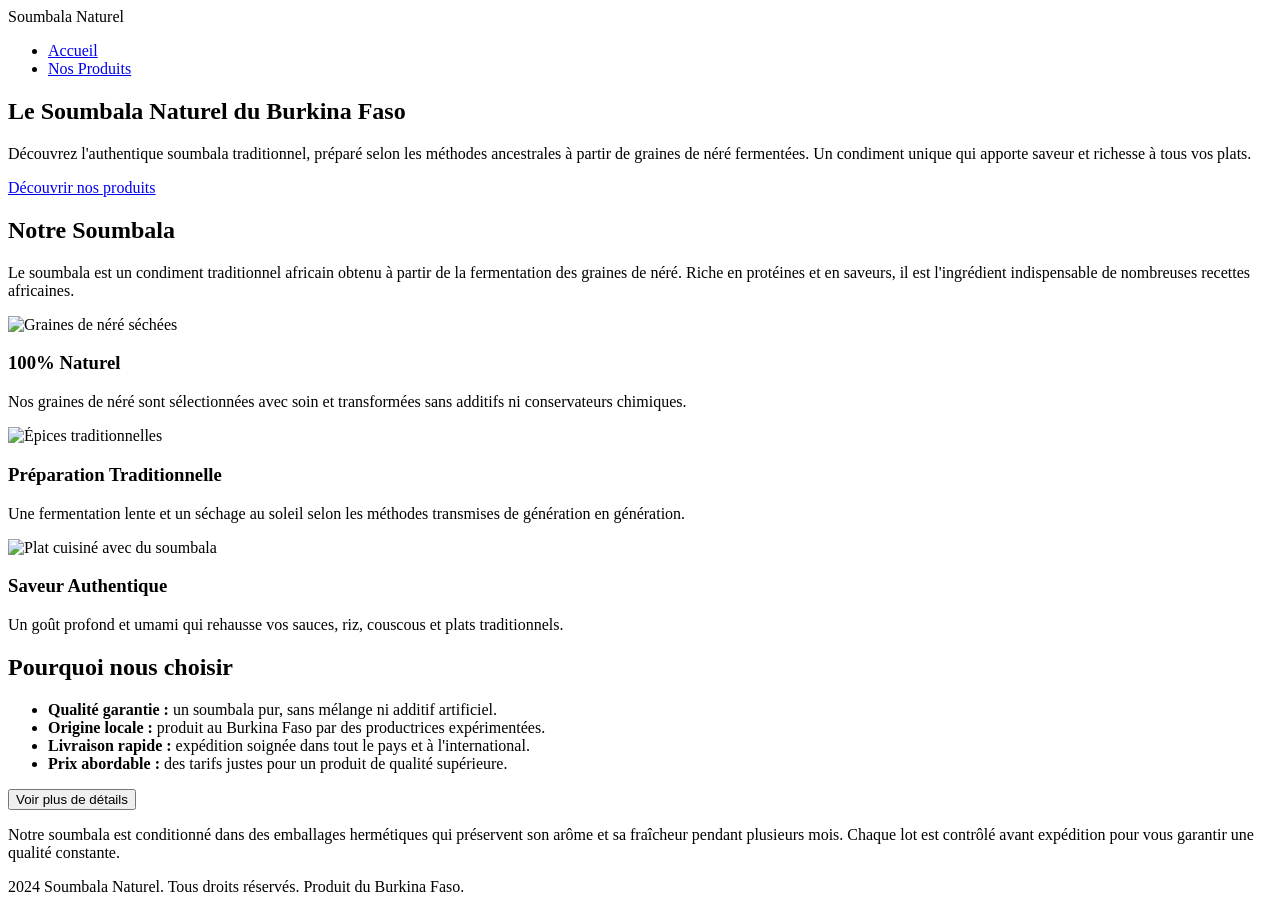
==== index.html @ cab5bc16 "Create index.html" ====
<!DOCTYPE html>
<html lang="fr">
<head>
    <meta charset="UTF-8">
    <meta name="viewport" content="width=device-width, initial-scale=1.0">
    <title>Soumbala Naturel - Accueil</title>
    <link rel="stylesheet" href="style.css">
</head>
<body>
    <header>
        <nav class="navbar">
            <div class="logo">Soumbala Naturel</div>
            <ul class="nav-links">
                <li><a href="index.html" class="active">Accueil</a></li>
                <li><a href="produits.html">Nos Produits</a></li>
            </ul>
        </nav>
    </header>

    <main>
        <section class="hero">
            <div class="hero-content">
                <h1>Le Soumbala Naturel du Burkina Faso</h1>
                <p>
                    Découvrez l'authentique soumbala traditionnel, préparé selon les méthodes
                    ancestrales à partir de graines de néré fermentées. Un condiment unique
                    qui apporte saveur et richesse à tous vos plats.
                </p>
                <a href="produits.html" class="btn-primary">Découvrir nos produits</a>
            </div>
        </section>

        <section class="presentation">
            <h2>Notre Soumbala</h2>
            <p class="section-intro">
                Le soumbala est un condiment traditionnel africain obtenu à partir de la
                fermentation des graines de néré. Riche en protéines et en saveurs, il est
                l'ingrédient indispensable de nombreuses recettes africaines.
            </p>

            <div class="cards-grid">
                <div class="card">
                    <img src="https://images.unsplash.com/photo-1596040033229-a9821ebd058d?w=600" alt="Graines de néré séchées">
                    <h3>100% Naturel</h3>
                    <p>
                        Nos graines de néré sont sélectionnées avec soin et transformées
                        sans additifs ni conservateurs chimiques.
                    </p>
                </div>

                <div class="card">
                    <img src="https://images.unsplash.com/photo-1518977676601-b53f82aba655?w=600" alt="Épices traditionnelles">
                    <h3>Préparation Traditionnelle</h3>
                    <p>
                        Une fermentation lente et un séchage au soleil selon les méthodes
                        transmises de génération en génération.
                    </p>
                </div>

                <div class="card">
                    <img src="https://images.unsplash.com/photo-1509358271058-acd22cc93898?w=600" alt="Plat cuisiné avec du soumbala">
                    <h3>Saveur Authentique</h3>
                    <p>
                        Un goût profond et umami qui rehausse vos sauces, riz, couscous
                        et plats traditionnels.
                    </p>
                </div>
            </div>
        </section>

        <section class="avantages">
            <h2>Pourquoi nous choisir</h2>
            <ul class="avantages-list">
                <li>
                    <strong>Qualité garantie :</strong> un soumbala pur, sans mélange ni
                    additif artificiel.
                </li>
                <li>
                    <strong>Origine locale :</strong> produit au Burkina Faso par des
                    productrices expérimentées.
                </li>
                <li>
                    <strong>Livraison rapide :</strong> expédition soignée dans tout le pays
                    et à l'international.
                </li>
                <li>
                    <strong>Prix abordable :</strong> des tarifs justes pour un produit de
                    qualité supérieure.
                </li>
            </ul>
            <button id="btnAvantages">Voir plus de détails</button>
            <p id="avantagesExtra" class="hidden">
                Notre soumbala est conditionné dans des emballages hermétiques qui
                préservent son arôme et sa fraîcheur pendant plusieurs mois. Chaque lot
                est contrôlé avant expédition pour vous garantir une qualité constante.
            </p>
        </section>
    </main>

    <footer>
        <p>2024 Soumbala Naturel. Tous droits réservés. Produit du Burkina Faso.</p>
    </footer>

    <script src="script.js"></script>
</body>
</html>
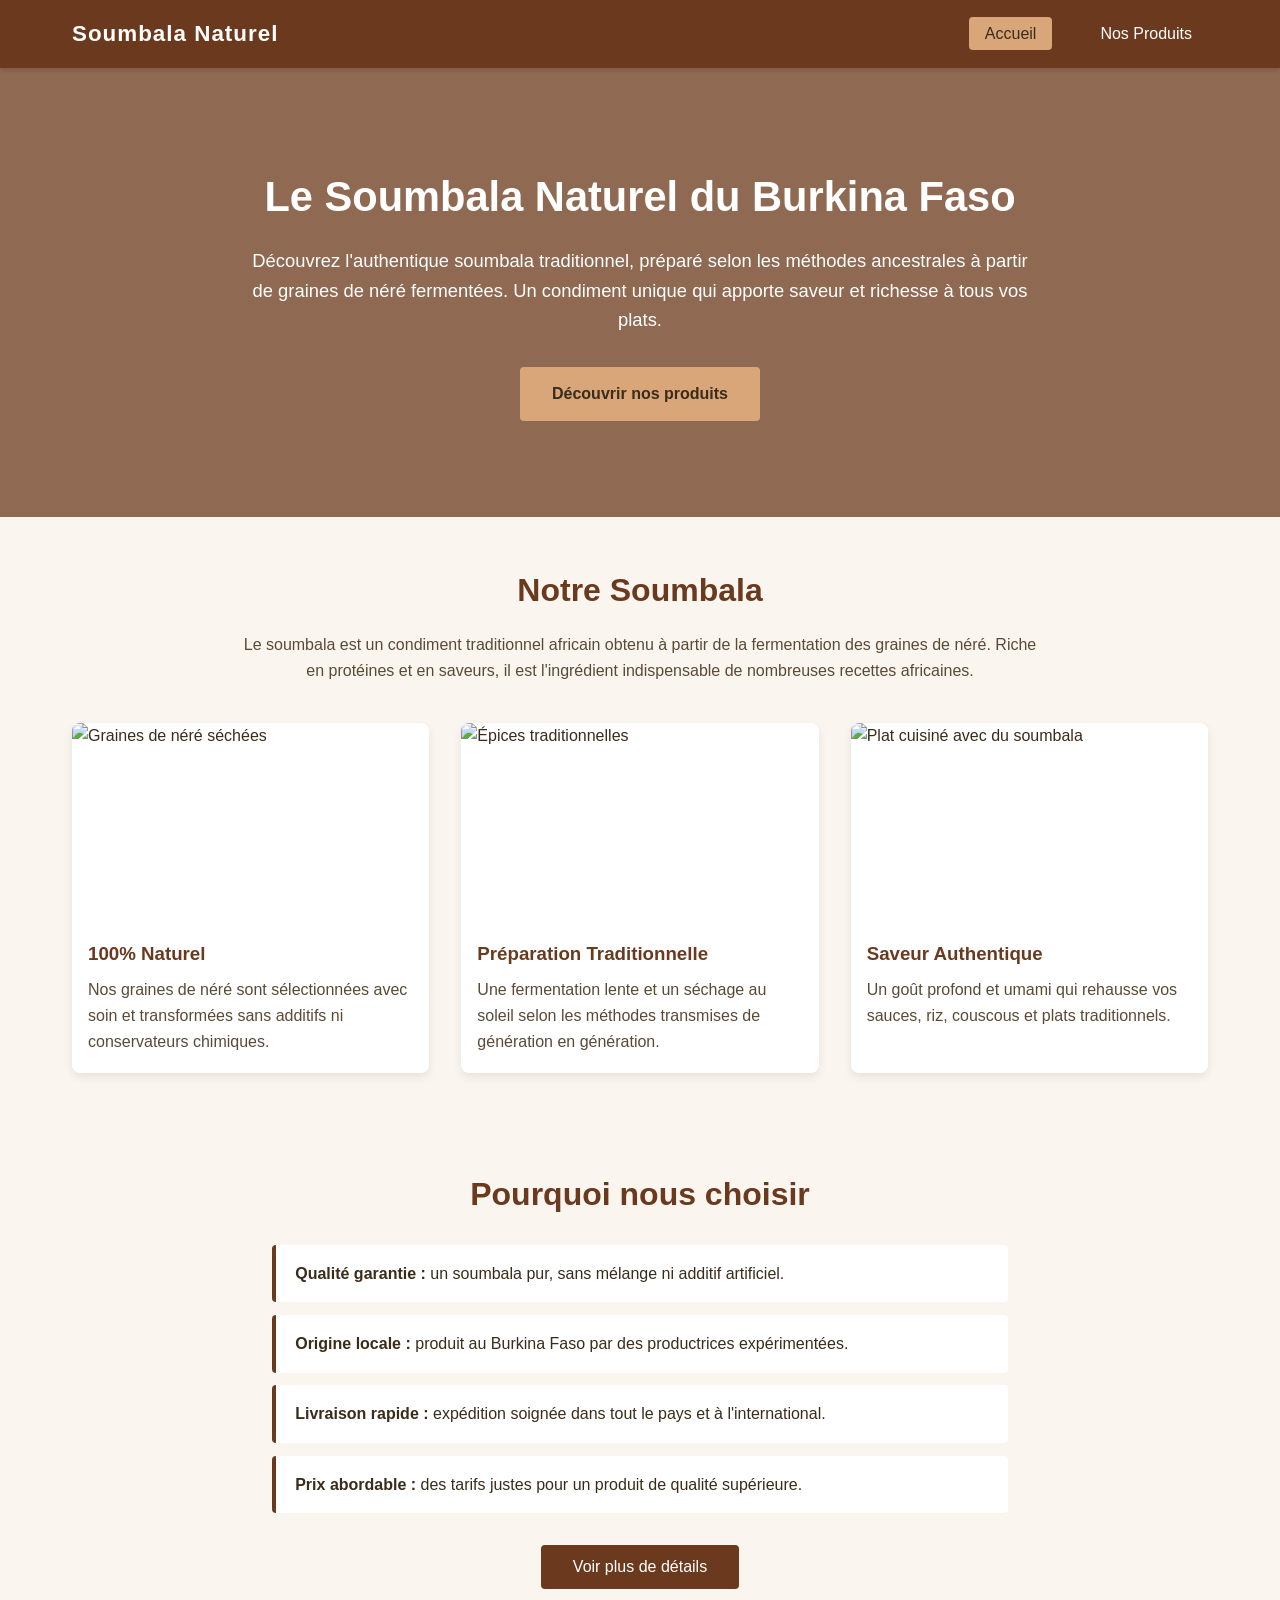
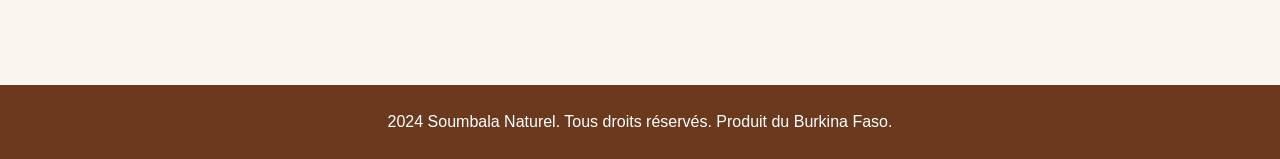
==== commit e8474ef2: "Update index.html" ====
--- a/index.html
+++ b/index.html
@@ -49,7 +49,7 @@
                 </div>
 
                 <div class="card">
-                    <img src="https://images.unsplash.com/photo-1518977676601-b53f82aba655?w=600" alt="Épices traditionnelles">
+                    <img src="https://www.safinel.fr/wp-content/uploads/2021/12/boules-de-soumbala-soumara.jpg" alt="Épices traditionnelles">
                     <h3>Préparation Traditionnelle</h3>
                     <p>
                         Une fermentation lente et un séchage au soleil selon les méthodes
@@ -58,7 +58,7 @@
                 </div>
 
                 <div class="card">
-                    <img src="https://images.unsplash.com/photo-1509358271058-acd22cc93898?w=600" alt="Plat cuisiné avec du soumbala">
+                    <img src="https://voiedefemme.net/wp-content/uploads/2021/12/03-1.jpg" alt="Plat cuisiné avec du soumbala">
                     <h3>Saveur Authentique</h3>
                     <p>
                         Un goût profond et umami qui rehausse vos sauces, riz, couscous
--- a/style.css
+++ b/style.css
@@ -0,0 +1,400 @@
+* {
+    margin: 0;
+    padding: 0;
+    box-sizing: border-box;
+}
+
+body {
+    font-family: 'Segoe UI', Tahoma, Geneva, Verdana, sans-serif;
+    line-height: 1.6;
+    color: #3a2c1a;
+    background-color: #faf6ef;
+}
+
+/* ===== Navigation ===== */
+header {
+    background-color: #6b3a1e;
+    box-shadow: 0 2px 5px rgba(0, 0, 0, 0.15);
+    position: sticky;
+    top: 0;
+    z-index: 100;
+}
+
+.navbar {
+    max-width: 1200px;
+    margin: 0 auto;
+    display: flex;
+    justify-content: space-between;
+    align-items: center;
+    padding: 1rem 2rem;
+}
+
+.logo {
+    color: #fff;
+    font-size: 1.4rem;
+    font-weight: bold;
+    letter-spacing: 1px;
+}
+
+.nav-links {
+    list-style: none;
+    display: flex;
+    gap: 2rem;
+}
+
+.nav-links a {
+    color: #fff;
+    text-decoration: none;
+    padding: 0.5rem 1rem;
+    border-radius: 4px;
+    transition: background-color 0.3s ease;
+}
+
+.nav-links a:hover,
+.nav-links a.active {
+    background-color: #d9a679;
+    color: #3a2c1a;
+}
+
+/* ===== Hero ===== */
+.hero {
+    background: linear-gradient(rgba(107, 58, 30, 0.75), rgba(107, 58, 30, 0.75)),
+        url('https://images.unsplash.com/photo-1596040033229-a9821ebd058d?w=1600') center/cover no-repeat;
+    color: #fff;
+    text-align: center;
+    padding: 6rem 2rem;
+}
+
+.hero-content {
+    max-width: 800px;
+    margin: 0 auto;
+}
+
+.hero h1 {
+    font-size: 2.6rem;
+    margin-bottom: 1rem;
+}
+
+.hero p {
+    font-size: 1.15rem;
+    margin-bottom: 2rem;
+}
+
+.btn-primary {
+    display: inline-block;
+    background-color: #d9a679;
+    color: #3a2c1a;
+    padding: 0.9rem 2rem;
+    border-radius: 4px;
+    text-decoration: none;
+    font-weight: bold;
+    transition: background-color 0.3s ease;
+}
+
+.btn-primary:hover {
+    background-color: #c48d5c;
+}
+
+/* ===== Présentation ===== */
+.presentation {
+    max-width: 1200px;
+    margin: 0 auto;
+    padding: 3rem 2rem;
+}
+
+.presentation h2,
+.avantages h2,
+.commande-section h2 {
+    text-align: center;
+    color: #6b3a1e;
+    font-size: 2rem;
+    margin-bottom: 1rem;
+}
+
+.section-intro {
+    text-align: center;
+    max-width: 800px;
+    margin: 0 auto 2.5rem;
+    color: #5a4a35;
+}
+
+.cards-grid {
+    display: grid;
+    grid-template-columns: repeat(auto-fit, minmax(280px, 1fr));
+    gap: 2rem;
+}
+
+.card {
+    background: #fff;
+    border-radius: 8px;
+    overflow: hidden;
+    box-shadow: 0 4px 10px rgba(0, 0, 0, 0.08);
+    transition: transform 0.3s ease, box-shadow 0.3s ease;
+}
+
+.card:hover {
+    transform: translateY(-5px);
+    box-shadow: 0 8px 20px rgba(0, 0, 0, 0.15);
+}
+
+.card img {
+    width: 100%;
+    height: 200px;
+    object-fit: cover;
+    display: block;
+}
+
+.card h3 {
+    padding: 1rem 1rem 0.5rem;
+    color: #6b3a1e;
+}
+
+.card p {
+    padding: 0 1rem 1.2rem;
+    color: #5a4a35;
+}
+
+/* ===== Avantages ===== */
+.avantages {
+    max-width: 800px;
+    margin: 0 auto;
+    padding: 3rem 2rem;
+    text-align: center;
+}
+
+.avantages-list {
+    list-style: none;
+    text-align: left;
+    margin: 1.5rem 0 2rem;
+}
+
+.avantages-list li {
+    background: #fff;
+    padding: 1rem 1.2rem;
+    margin-bottom: 0.8rem;
+    border-left: 4px solid #6b3a1e;
+    border-radius: 4px;
+    color: #3a2c1a;
+}
+
+button {
+    background-color: #6b3a1e;
+    color: #fff;
+    border: none;
+    padding: 0.8rem 2rem;
+    border-radius: 4px;
+    cursor: pointer;
+    font-size: 1rem;
+    transition: background-color 0.3s ease;
+}
+
+button:hover {
+    background-color: #4f2a15;
+}
+
+.hidden {
+    display: none;
+}
+
+#avantagesExtra {
+    margin-top: 1.5rem;
+    padding: 1rem;
+    background-color: #f1e4d2;
+    border-radius: 6px;
+    color: #6b3a1e;
+    text-align: left;
+}
+
+/* ===== Page produits ===== */
+.page-title {
+    text-align: center;
+    padding: 3rem 2rem 1rem;
+}
+
+.page-title h1 {
+    color: #6b3a1e;
+    font-size: 2.4rem;
+    margin-bottom: 0.5rem;
+}
+
+.page-title p {
+    color: #5a4a35;
+}
+
+.produits-section {
+    max-width: 1200px;
+    margin: 0 auto;
+    padding: 2rem;
+}
+
+.produits-grid {
+    display: grid;
+    grid-template-columns: repeat(auto-fit, minmax(280px, 1fr));
+    gap: 2rem;
+}
+
+.produit-card {
+    background: #fff;
+    border-radius: 8px;
+    overflow: hidden;
+    box-shadow: 0 4px 10px rgba(0, 0, 0, 0.08);
+    text-align: center;
+    padding-bottom: 1.5rem;
+    transition: transform 0.3s ease, box-shadow 0.3s ease;
+}
+
+.produit-card:hover {
+    transform: translateY(-5px);
+    box-shadow: 0 8px 20px rgba(0, 0, 0, 0.15);
+}
+
+.produit-card img {
+    width: 100%;
+    height: 200px;
+    object-fit: cover;
+}
+
+.produit-card h3 {
+    color: #6b3a1e;
+    margin: 1rem 0 0.5rem;
+}
+
+.prix {
+    font-size: 1.3rem;
+    font-weight: bold;
+    color: #b5651d;
+    margin-bottom: 0.6rem;
+}
+
+.description {
+    color: #5a4a35;
+    padding: 0 1rem 1rem;
+    font-size: 0.95rem;
+}
+
+.btn-commander {
+    background-color: #b5651d;
+}
+
+.btn-commander:hover {
+    background-color: #944f0f;
+}
+
+/* ===== Section commande ===== */
+.commande-section {
+    max-width: 1100px;
+    margin: 0 auto;
+    padding: 3rem 2rem;
+    text-align: center;
+}
+
+.commande-container {
+    display: grid;
+    grid-template-columns: 1fr 1fr;
+    gap: 2rem;
+    align-items: start;
+    margin-top: 2rem;
+    text-align: left;
+}
+
+.commande-image img {
+    width: 100%;
+    border-radius: 8px;
+    box-shadow: 0 4px 15px rgba(0, 0, 0, 0.15);
+    object-fit: cover;
+    height: 100%;
+    max-height: 600px;
+}
+
+.commande-form {
+    background: #fff;
+    padding: 2rem;
+    border-radius: 8px;
+    box-shadow: 0 4px 15px rgba(0, 0, 0, 0.08);
+}
+
+.form-group {
+    margin-bottom: 1.1rem;
+}
+
+.form-group label {
+    display: block;
+    margin-bottom: 0.4rem;
+    color: #6b3a1e;
+    font-weight: 600;
+}
+
+.form-group input,
+.form-group textarea,
+.form-group select {
+    width: 100%;
+    padding: 0.7rem;
+    border: 1px solid #ccc;
+    border-radius: 4px;
+    font-size: 1rem;
+    font-family: inherit;
+    background-color: #fdfaf5;
+    transition: border-color 0.3s ease;
+}
+
+.form-group input:focus,
+.form-group textarea:focus,
+.form-group select:focus {
+    outline: none;
+    border-color: #6b3a1e;
+}
+
+.commande-form button {
+    width: 100%;
+    padding: 0.9rem;
+    margin-top: 0.5rem;
+}
+
+.form-message {
+    margin-top: 1rem;
+    text-align: center;
+    font-weight: 600;
+}
+
+.form-message.success {
+    color: #2c5f2d;
+}
+
+.form-message.error {
+    color: #c0392b;
+}
+
+/* ===== Footer ===== */
+footer {
+    background-color: #6b3a1e;
+    color: #fff;
+    text-align: center;
+    padding: 1.5rem;
+    margin-top: 3rem;
+}
+
+/* ===== Responsive ===== */
+@media (max-width: 768px) {
+    .navbar {
+        flex-direction: column;
+        gap: 1rem;
+    }
+
+    .nav-links {
+        gap: 1rem;
+    }
+
+    .hero h1 {
+        font-size: 1.8rem;
+    }
+
+    .commande-container {
+        grid-template-columns: 1fr;
+    }
+
+    .presentation h2,
+    .avantages h2,
+    .commande-section h2 {
+        font-size: 1.6rem;
+    }
+}
